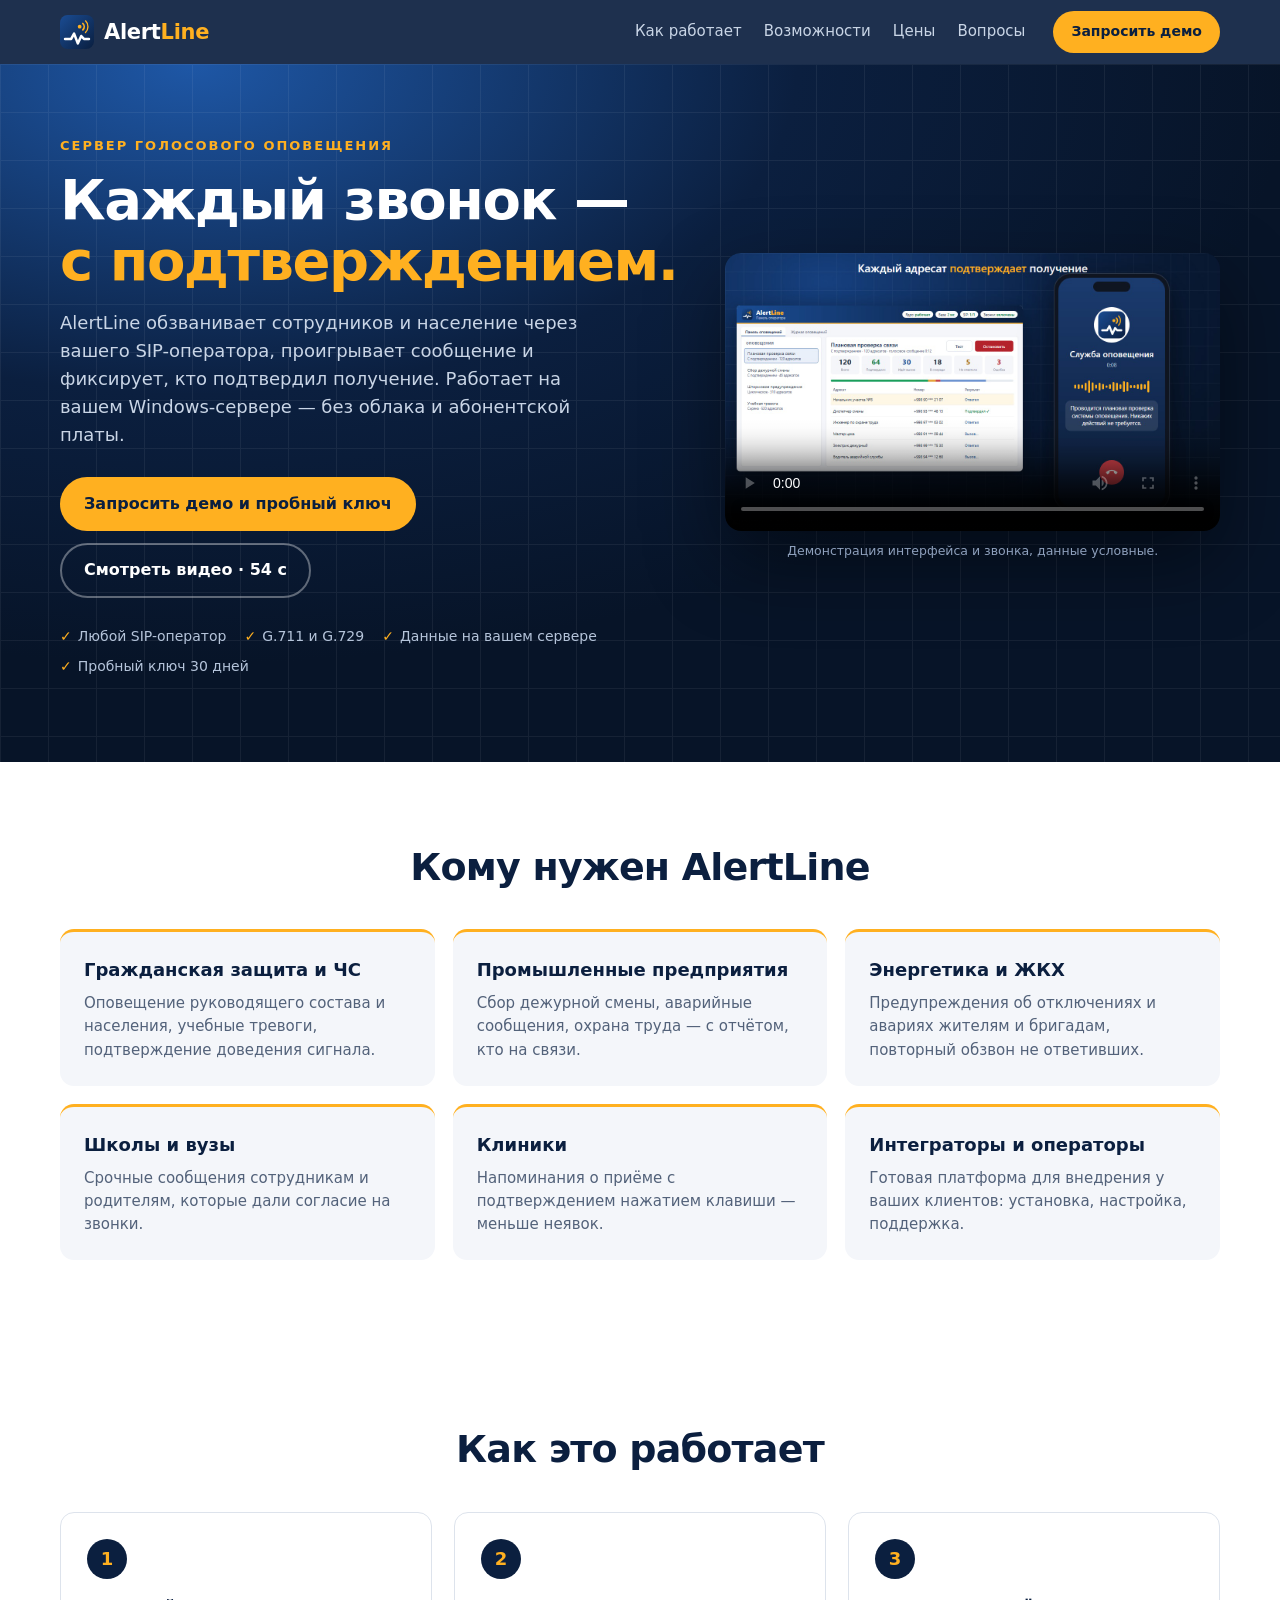
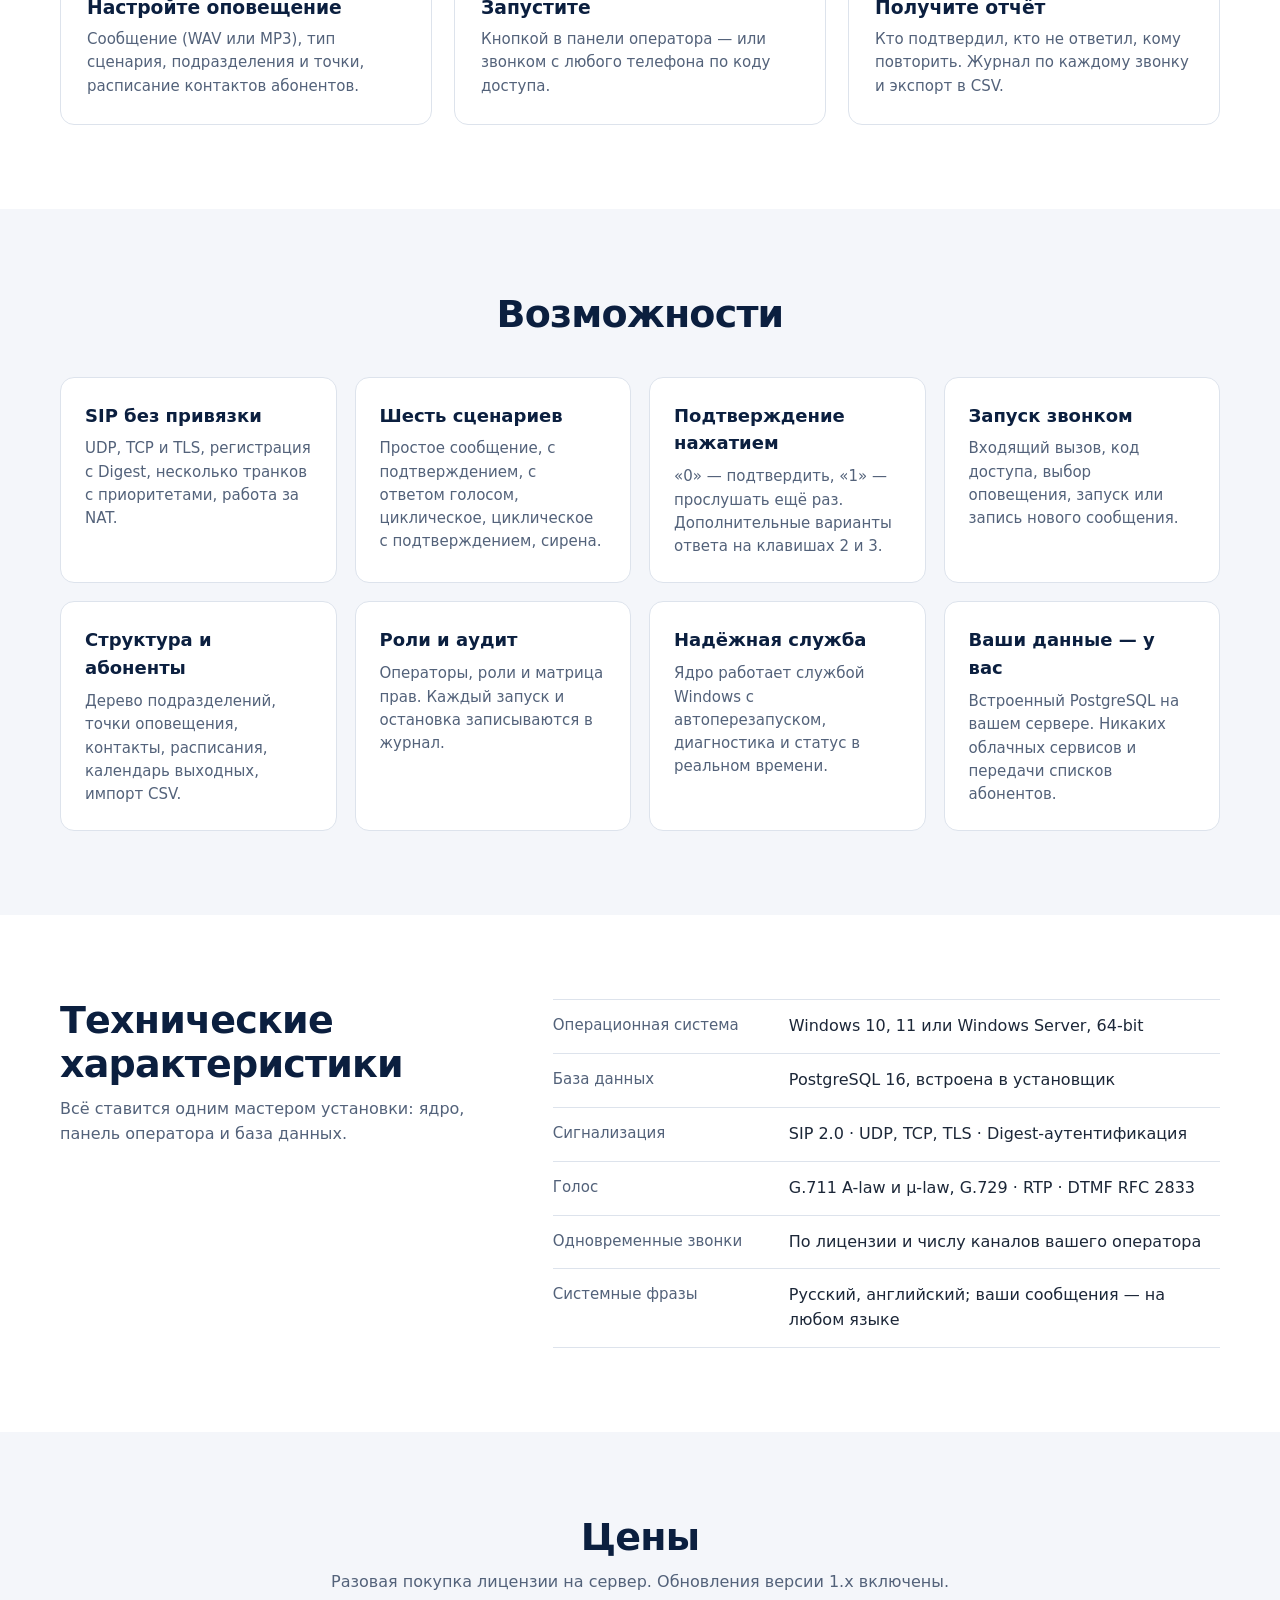
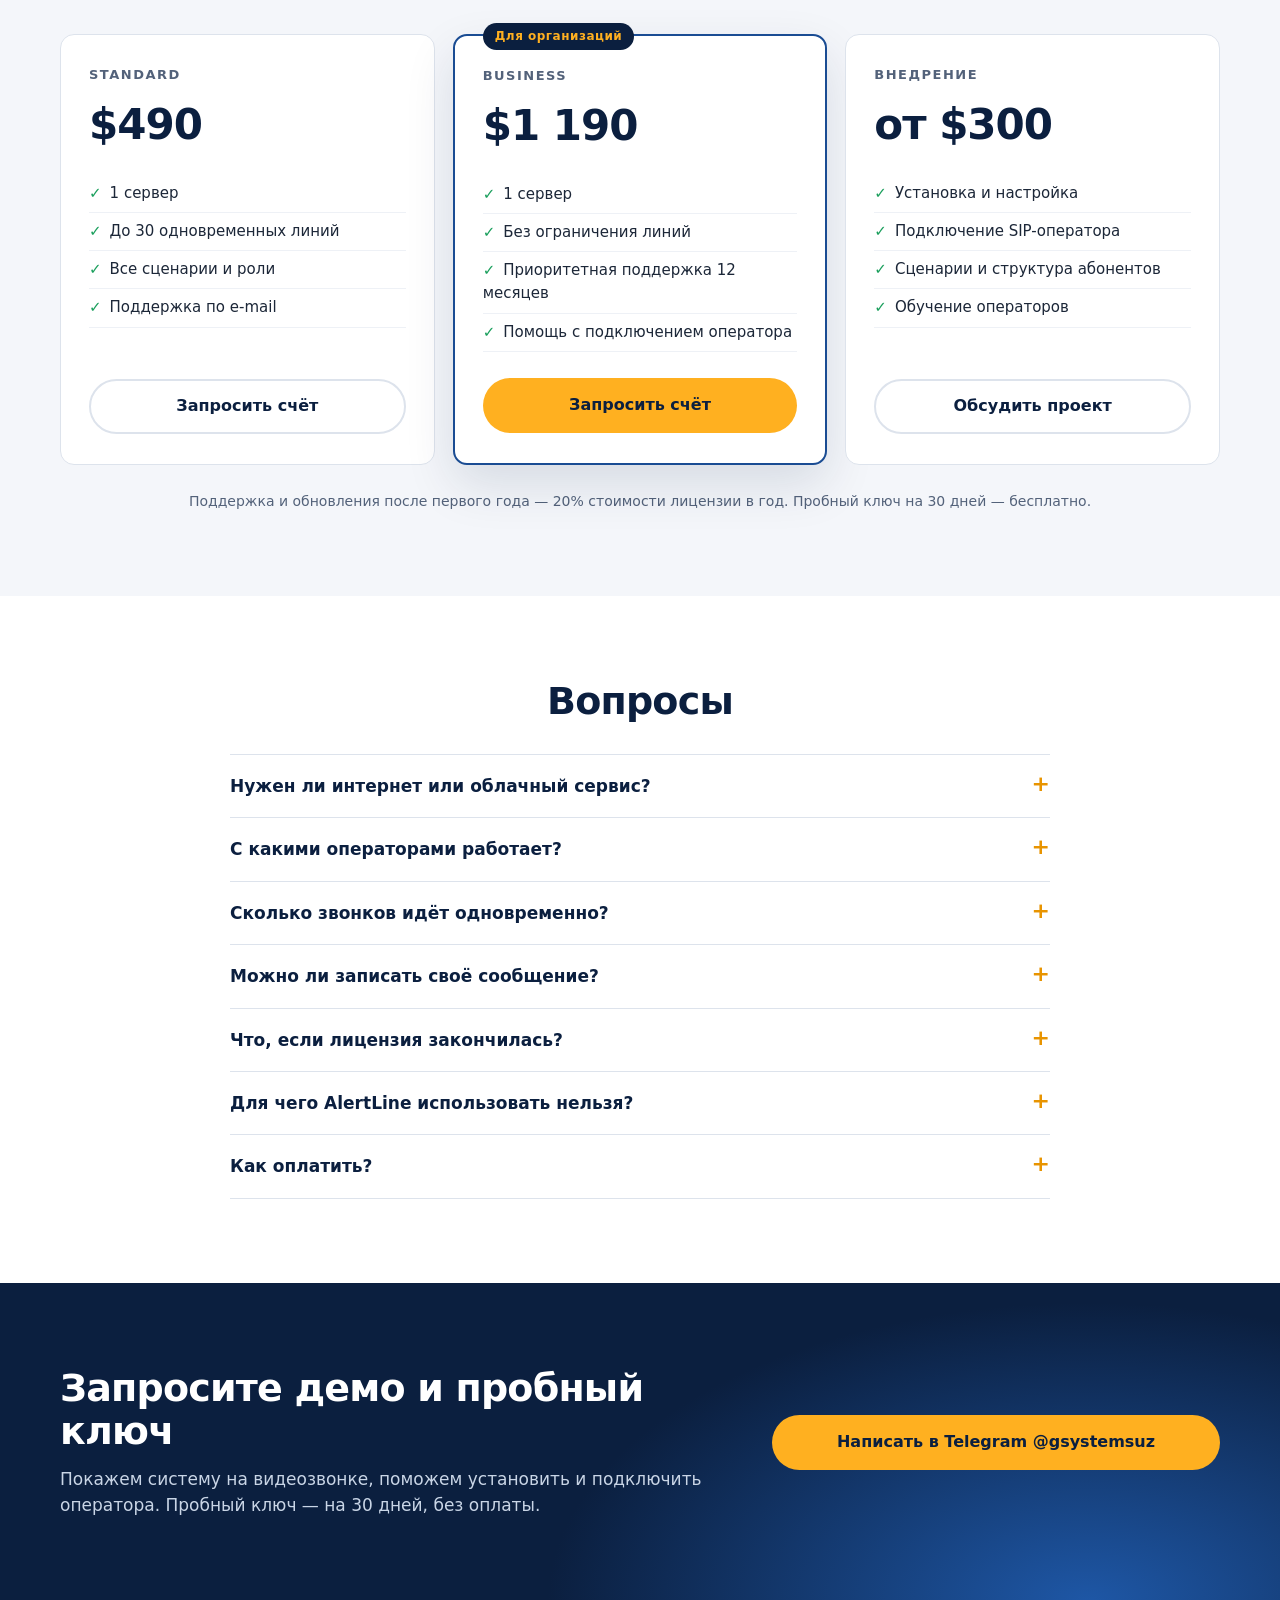
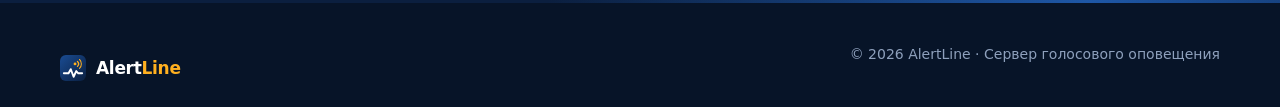
==== index.html @ 3911d796 "AlertLine product site Co-Authored-By: Claude Opus 5.5 <noreply@anthropic.com>" ====
<!doctype html>
<html lang="ru">
<head>
  <meta charset="utf-8">
  <meta name="viewport" content="width=device-width, initial-scale=1">
  <title>AlertLine — голосовое оповещение с подтверждением</title>
  <meta name="description" content="AlertLine обзванивает сотрудников и население через вашего SIP-оператора, проигрывает сообщение и фиксирует, кто подтвердил получение. Работает на вашем Windows-сервере.">
  <meta name="theme-color" content="#0B1F3F">
  <link rel="icon" type="image/png" href="assets/favicon.png">
  <meta property="og:title" content="AlertLine — голосовое оповещение с подтверждением">
  <meta property="og:description" content="Запуск оповещения за секунды, подтверждение каждого звонка, отчёт по каждому адресату. Ваш сервер, любой SIP-оператор.">
  <meta property="og:image" content="https://sitemaster05.github.io/alertline-site/assets/og-cover.png">
  <meta property="og:url" content="https://sitemaster05.github.io/alertline-site/">
  <meta name="twitter:card" content="summary_large_image">
  <link rel="stylesheet" href="styles.css">
</head>
<body>
<a class="skip" href="#main">К содержанию</a>

<header class="nav">
  <div class="wrap nav-row">
    <a class="brand" href="#top" aria-label="AlertLine"><img src="assets/alertline-mark.svg" alt="" width="34" height="34"><span>Alert<b>Line</b></span></a>
    <nav aria-label="Разделы">
      <a href="#how">Как работает</a><a href="#features">Возможности</a><a href="#pricing">Цены</a><a href="#faq">Вопросы</a>
    </nav>
    <a class="btn btn-amber btn-sm" href="#contact">Запросить демо</a>
  </div>
</header>

<main id="main">
  <section class="hero" id="top">
    <div class="wrap hero-grid">
      <div class="hero-copy">
        <p class="eyebrow">Сервер голосового оповещения</p>
        <h1>Каждый звонок —<br><em>с&nbsp;подтверждением.</em></h1>
        <p class="lead">AlertLine обзванивает сотрудников и население через вашего SIP-оператора, проигрывает сообщение и фиксирует, кто подтвердил получение. Работает на вашем Windows-сервере — без облака и абонентской платы.</p>
        <div class="actions">
          <a class="btn btn-amber" href="#contact">Запросить демо и пробный ключ</a>
          <a class="btn btn-ghost" href="#video">Смотреть видео · 54 с</a>
        </div>
        <ul class="trust">
          <li>Любой SIP-оператор</li><li>G.711 и G.729</li><li>Данные на вашем сервере</li><li>Пробный ключ 30 дней</li>
        </ul>
      </div>
      <div class="hero-video" id="video">
        <video src="assets/alertline-demo.mp4" poster="assets/alertline-demo-poster.jpg" controls playsinline preload="metadata"></video>
        <p class="note">Демонстрация интерфейса и звонка, данные условные.</p>
      </div>
    </div>
  </section>

  <section class="section who">
    <div class="wrap">
      <h2 class="h2">Кому нужен AlertLine</h2>
      <div class="cards six">
        <article class="card"><h3>Гражданская защита и ЧС</h3><p>Оповещение руководящего состава и населения, учебные тревоги, подтверждение доведения сигнала.</p></article>
        <article class="card"><h3>Промышленные предприятия</h3><p>Сбор дежурной смены, аварийные сообщения, охрана труда — с отчётом, кто на связи.</p></article>
        <article class="card"><h3>Энергетика и ЖКХ</h3><p>Предупреждения об отключениях и авариях жителям и бригадам, повторный обзвон не ответивших.</p></article>
        <article class="card"><h3>Школы и вузы</h3><p>Срочные сообщения сотрудникам и родителям, которые дали согласие на звонки.</p></article>
        <article class="card"><h3>Клиники</h3><p>Напоминания о приёме с подтверждением нажатием клавиши — меньше неявок.</p></article>
        <article class="card"><h3>Интеграторы и операторы</h3><p>Готовая платформа для внедрения у ваших клиентов: установка, настройка, поддержка.</p></article>
      </div>
    </div>
  </section>

  <section class="section how" id="how">
    <div class="wrap">
      <h2 class="h2">Как это работает</h2>
      <ol class="steps">
        <li><span>1</span><h3>Настройте оповещение</h3><p>Сообщение (WAV или MP3), тип сценария, подразделения и точки, расписание контактов абонентов.</p></li>
        <li><span>2</span><h3>Запустите</h3><p>Кнопкой в панели оператора — или звонком с любого телефона по коду доступа.</p></li>
        <li><span>3</span><h3>Получите отчёт</h3><p>Кто подтвердил, кто не ответил, кому повторить. Журнал по каждому звонку и экспорт в CSV.</p></li>
      </ol>
    </div>
  </section>

  <section class="section features" id="features">
    <div class="wrap">
      <h2 class="h2">Возможности</h2>
      <div class="cards four">
        <article class="feat"><h3>SIP без привязки</h3><p>UDP, TCP и TLS, регистрация с Digest, несколько транков с приоритетами, работа за NAT.</p></article>
        <article class="feat"><h3>Шесть сценариев</h3><p>Простое сообщение, с подтверждением, с ответом голосом, циклическое, циклическое с подтверждением, сирена.</p></article>
        <article class="feat"><h3>Подтверждение нажатием</h3><p>«0» — подтвердить, «1» — прослушать ещё раз. Дополнительные варианты ответа на клавишах 2 и 3.</p></article>
        <article class="feat"><h3>Запуск звонком</h3><p>Входящий вызов, код доступа, выбор оповещения, запуск или запись нового сообщения.</p></article>
        <article class="feat"><h3>Структура и абоненты</h3><p>Дерево подразделений, точки оповещения, контакты, расписания, календарь выходных, импорт CSV.</p></article>
        <article class="feat"><h3>Роли и аудит</h3><p>Операторы, роли и матрица прав. Каждый запуск и остановка записываются в журнал.</p></article>
        <article class="feat"><h3>Надёжная служба</h3><p>Ядро работает службой Windows с автоперезапуском, диагностика и статус в реальном времени.</p></article>
        <article class="feat"><h3>Ваши данные — у вас</h3><p>Встроенный PostgreSQL на вашем сервере. Никаких облачных сервисов и передачи списков абонентов.</p></article>
      </div>
    </div>
  </section>

  <section class="section specs">
    <div class="wrap specs-grid">
      <div>
        <h2 class="h2 left">Технические характеристики</h2>
        <p class="muted">Всё ставится одним мастером установки: ядро, панель оператора и база данных.</p>
      </div>
      <dl>
        <div><dt>Операционная система</dt><dd>Windows 10, 11 или Windows Server, 64-bit</dd></div>
        <div><dt>База данных</dt><dd>PostgreSQL 16, встроена в установщик</dd></div>
        <div><dt>Сигнализация</dt><dd>SIP 2.0 · UDP, TCP, TLS · Digest-аутентификация</dd></div>
        <div><dt>Голос</dt><dd>G.711 A-law и μ-law, G.729 · RTP · DTMF RFC 2833</dd></div>
        <div><dt>Одновременные звонки</dt><dd>По лицензии и числу каналов вашего оператора</dd></div>
        <div><dt>Системные фразы</dt><dd>Русский, английский; ваши сообщения — на любом языке</dd></div>
      </dl>
    </div>
  </section>

  <section class="section pricing" id="pricing">
    <div class="wrap">
      <h2 class="h2">Цены</h2>
      <p class="muted center">Разовая покупка лицензии на сервер. Обновления версии 1.x включены.</p>
      <div class="cards three prices">
        <article class="price">
          <p class="tier">Standard</p><p class="amount">$490</p>
          <ul><li>1 сервер</li><li>До 30 одновременных линий</li><li>Все сценарии и роли</li><li>Поддержка по e-mail</li></ul>
          <a class="btn btn-ghost-dark" href="#contact">Запросить счёт</a>
        </article>
        <article class="price featured">
          <p class="badge">Для организаций</p>
          <p class="tier">Business</p><p class="amount">$1 190</p>
          <ul><li>1 сервер</li><li>Без ограничения линий</li><li>Приоритетная поддержка 12 месяцев</li><li>Помощь с подключением оператора</li></ul>
          <a class="btn btn-amber" href="#contact">Запросить счёт</a>
        </article>
        <article class="price">
          <p class="tier">Внедрение</p><p class="amount">от $300</p>
          <ul><li>Установка и настройка</li><li>Подключение SIP-оператора</li><li>Сценарии и структура абонентов</li><li>Обучение операторов</li></ul>
          <a class="btn btn-ghost-dark" href="#contact">Обсудить проект</a>
        </article>
      </div>
      <p class="muted center small">Поддержка и обновления после первого года — 20% стоимости лицензии в год. Пробный ключ на 30 дней — бесплатно.</p>
    </div>
  </section>

  <section class="section faq" id="faq">
    <div class="wrap narrow">
      <h2 class="h2">Вопросы</h2>
      <details><summary>Нужен ли интернет или облачный сервис?</summary><p>Нет. AlertLine работает на вашем сервере. Наружу уходят только звонки — через выбранного вами SIP-оператора.</p></details>
      <details><summary>С какими операторами работает?</summary><p>С любым оператором или АТС, поддерживающими SIP: по регистрации (логин и пароль) или по IP. Поддерживаются UDP, TCP и TLS.</p></details>
      <details><summary>Сколько звонков идёт одновременно?</summary><p>Столько, сколько разрешает лицензия и сколько каналов даёт ваш оператор. Standard — до 30 линий, Business — без ограничения.</p></details>
      <details><summary>Можно ли записать своё сообщение?</summary><p>Да: загрузите WAV или MP3 в панели оператора или запишите сообщение голосом, позвонив в систему по коду доступа.</p></details>
      <details><summary>Что, если лицензия закончилась?</summary><p>Система не останавливается: оповещение продолжает работать в демо-режиме на двух линиях, пока вы продлеваете ключ.</p></details>
      <details><summary>Для чего AlertLine использовать нельзя?</summary><p>Для рекламных обзвонов без согласия, мошенничества и любых звонков, запрещённых законом. Это закреплено в лицензионном соглашении.</p></details>
      <details><summary>Как оплатить?</summary><p>Организациям — по счёту и договору банковским переводом. Пробный ключ на 30 дней выдаём бесплатно после короткой заявки.</p></details>
    </div>
  </section>

  <section class="section contact" id="contact">
    <div class="wrap contact-box">
      <div>
        <h2 class="h2 left light">Запросите демо и пробный ключ</h2>
        <p class="light-muted">Покажем систему на видеозвонке, поможем установить и подключить оператора. Пробный ключ — на 30 дней, без оплаты.</p>
      </div>
      <div class="contact-actions" id="contactActions"></div>
    </div>
  </section>
</main>

<footer class="footer">
  <div class="wrap foot-row">
    <a class="brand small" href="#top"><img src="assets/alertline-mark.svg" alt="" width="26" height="26"><span>Alert<b>Line</b></span></a>
    <p>© 2026 AlertLine · Сервер голосового оповещения</p>
  </div>
</footer>
<script src="app.js" defer></script>
</body>
</html>
---- styles.css ----
:root {
  --navy: #0B1F3F;
  --navy-2: #1A4C93;
  --amber: #FFB020;
  --amber-ink: #E89400;
  --ink: #1C2738;
  --muted: #53627A;
  --line: #DDE3EC;
  --surface: #F4F6FA;
  --white: #FFFFFF;
  --radius: 14px;
}
* { box-sizing: border-box; margin: 0; padding: 0; }
html { scroll-behavior: smooth; }
body { font-family: 'Segoe UI', system-ui, -apple-system, Roboto, Arial, sans-serif; color: var(--ink); background: var(--white); line-height: 1.55; }
img, video { max-width: 100%; display: block; }
a { color: inherit; }
.skip { position: absolute; left: -999px; }
.skip:focus { left: 16px; top: 16px; background: var(--amber); padding: 8px 12px; z-index: 50; }
.wrap { width: min(1160px, 100% - 32px); margin-inline: auto; }
.wrap.narrow { width: min(820px, 100% - 32px); }

/* buttons */
.btn { display: inline-flex; align-items: center; justify-content: center; gap: 8px; padding: 13px 22px; border-radius: 999px;
  font-weight: 600; text-decoration: none; border: 2px solid transparent; transition: transform .15s, background .15s; white-space: nowrap; }
.btn:hover { transform: translateY(-1px); }
.btn-sm { padding: 8px 16px; font-size: 14px; }
.btn-amber { background: var(--amber); color: var(--navy); }
.btn-amber:hover { background: #FFC14D; }
.btn-ghost { border-color: rgba(255,255,255,.35); color: #fff; }
.btn-ghost:hover { background: rgba(255,255,255,.08); }
.btn-ghost-dark { border-color: var(--line); color: var(--navy); }
.btn-ghost-dark:hover { background: var(--surface); }

/* nav */
.nav { position: sticky; top: 0; z-index: 20; background: rgba(11,31,63,.92); backdrop-filter: blur(10px); color: #fff; }
.nav-row { display: flex; align-items: center; gap: 28px; height: 64px; }
.brand { display: inline-flex; align-items: center; gap: 10px; text-decoration: none; font-size: 21px; font-weight: 700; letter-spacing: -.3px; }
.brand b { color: var(--amber); }
.brand.small { font-size: 17px; }
.nav nav { display: flex; gap: 22px; margin-left: auto; }
.nav nav a { text-decoration: none; color: #C9D5E6; font-size: 15px; }
.nav nav a:hover { color: #fff; }

/* hero */
.hero { color: #fff; background: radial-gradient(1100px 600px at 15% 0%, #1E57A6 0%, var(--navy) 55%, #071428 100%); padding: 72px 0 84px; position: relative; overflow: hidden; }
.hero::after { content: ''; position: absolute; inset: 0; opacity: .06; pointer-events: none;
  background-image: linear-gradient(#fff 1px, transparent 1px), linear-gradient(90deg, #fff 1px, transparent 1px); background-size: 48px 48px; }
.hero-grid { display: grid; grid-template-columns: 1fr 1.1fr; gap: 48px; align-items: center; position: relative; z-index: 1; }
.eyebrow { text-transform: uppercase; letter-spacing: 2px; font-size: 13px; color: var(--amber); font-weight: 600; }
.hero h1 { font-size: clamp(36px, 5vw, 56px); line-height: 1.08; letter-spacing: -1.5px; margin-top: 14px; }
.hero h1 em { font-style: normal; color: var(--amber); }
.lead { font-size: 18px; color: #C9D5E6; margin-top: 18px; max-width: 560px; }
.actions { display: flex; flex-wrap: wrap; gap: 12px; margin-top: 28px; }
.trust { list-style: none; display: flex; flex-wrap: wrap; gap: 8px 18px; margin-top: 28px; font-size: 14px; color: #B5C4DA; }
.trust li::before { content: '✓'; color: var(--amber); margin-right: 6px; font-weight: 700; }
.hero-video video { width: 100%; border-radius: 16px; box-shadow: 0 30px 80px rgba(0,0,0,.45); background: #071428; aspect-ratio: 16 / 9; }
.note { font-size: 12.5px; color: #8EA0BC; margin-top: 10px; text-align: center; }

/* sections */
.section { padding: 84px 0; }
.h2 { font-size: clamp(28px, 3.4vw, 38px); letter-spacing: -.8px; text-align: center; color: var(--navy); line-height: 1.15; }
.h2.left { text-align: left; }
.h2.light { color: #fff; }
.muted { color: var(--muted); margin-top: 10px; }
.muted.center { text-align: center; }
.small { font-size: 14px; margin-top: 26px; }
.cards { display: grid; gap: 18px; margin-top: 40px; }
.cards.six { grid-template-columns: repeat(3, 1fr); }
.cards.four { grid-template-columns: repeat(4, 1fr); }
.cards.three { grid-template-columns: repeat(3, 1fr); }
.card, .feat { background: var(--surface); border-radius: var(--radius); padding: 24px; }
.card h3, .feat h3 { font-size: 18px; color: var(--navy); }
.card p, .feat p { color: var(--muted); margin-top: 8px; font-size: 15px; }
.card { border-top: 3px solid var(--amber); }
.features { background: var(--surface); }
.feat { background: #fff; border: 1px solid var(--line); }

.steps { list-style: none; display: grid; grid-template-columns: repeat(3, 1fr); gap: 22px; margin-top: 40px; counter-reset: s; }
.steps li { border: 1px solid var(--line); border-radius: var(--radius); padding: 26px; }
.steps span { display: inline-flex; width: 40px; height: 40px; border-radius: 50%; background: var(--navy); color: var(--amber);
  font-weight: 700; align-items: center; justify-content: center; font-size: 18px; }
.steps h3 { margin-top: 14px; color: var(--navy); }
.steps p { color: var(--muted); margin-top: 6px; font-size: 15px; }

.specs-grid { display: grid; grid-template-columns: .8fr 1.2fr; gap: 48px; align-items: start; }
.specs dl { border-top: 1px solid var(--line); }
.specs dl div { display: grid; grid-template-columns: 220px 1fr; gap: 16px; padding: 14px 0; border-bottom: 1px solid var(--line); }
.specs dt { color: var(--muted); font-size: 15px; }
.specs dd { color: var(--ink); font-weight: 500; }

.pricing { background: var(--surface); }
.price { background: #fff; border: 1px solid var(--line); border-radius: var(--radius); padding: 30px 28px; display: flex; flex-direction: column; position: relative; }
.price.featured { border: 2px solid var(--navy-2); box-shadow: 0 20px 50px rgba(11,31,63,.12); }
.badge { position: absolute; top: -13px; left: 28px; background: var(--navy); color: var(--amber); font-size: 12px; font-weight: 700;
  padding: 4px 12px; border-radius: 999px; letter-spacing: .5px; }
.tier { font-weight: 600; color: var(--muted); text-transform: uppercase; letter-spacing: 1.5px; font-size: 13px; }
.amount { font-size: 42px; font-weight: 700; color: var(--navy); letter-spacing: -1px; margin-top: 6px; }
.price ul { list-style: none; margin: 18px 0 26px; flex: 1; }
.price li { padding: 7px 0; border-bottom: 1px solid #EEF1F6; font-size: 15px; }
.price li::before { content: '✓'; color: #1a9f5c; font-weight: 700; margin-right: 8px; }

.faq details { border-bottom: 1px solid var(--line); padding: 18px 0; }
.faq details:first-of-type { margin-top: 30px; border-top: 1px solid var(--line); }
.faq summary { cursor: pointer; font-weight: 600; color: var(--navy); font-size: 17px; list-style: none; display: flex; justify-content: space-between; gap: 16px; }
.faq summary::after { content: '+'; color: var(--amber-ink); font-size: 22px; line-height: 1; }
.faq details[open] summary::after { content: '–'; }
.faq details p { color: var(--muted); margin-top: 10px; }

.contact { background: radial-gradient(900px 500px at 85% 100%, #1E57A6 0%, var(--navy) 60%); }
.contact-box { display: grid; grid-template-columns: 1.2fr .8fr; gap: 40px; align-items: center; }
.light-muted { color: #C9D5E6; margin-top: 12px; font-size: 17px; }
.contact-actions { display: flex; flex-direction: column; gap: 12px; }
.contact-actions .pending { color: #B5C4DA; font-size: 15px; border: 1px dashed rgba(255,255,255,.3); border-radius: 12px; padding: 16px; }

.footer { background: #071428; color: #8EA0BC; padding: 26px 0; font-size: 14px; }
.foot-row { display: flex; align-items: center; justify-content: space-between; gap: 16px; flex-wrap: wrap; }
.footer .brand { color: #fff; }

@media (max-width: 960px) {
  .hero-grid, .specs-grid, .contact-box { grid-template-columns: 1fr; }
  .cards.six, .cards.three { grid-template-columns: 1fr 1fr; }
  .cards.four { grid-template-columns: 1fr 1fr; }
  .steps { grid-template-columns: 1fr; }
  .nav nav { display: none; }
  .nav-row { justify-content: space-between; }
}
@media (max-width: 600px) {
  .hero { padding: 48px 0 56px; }
  .section { padding: 56px 0; }
  .cards.six, .cards.three, .cards.four { grid-template-columns: 1fr; }
  .specs dl div { grid-template-columns: 1fr; gap: 2px; }
  .actions .btn { width: 100%; }
  .btn { white-space: normal; text-align: center; }
}
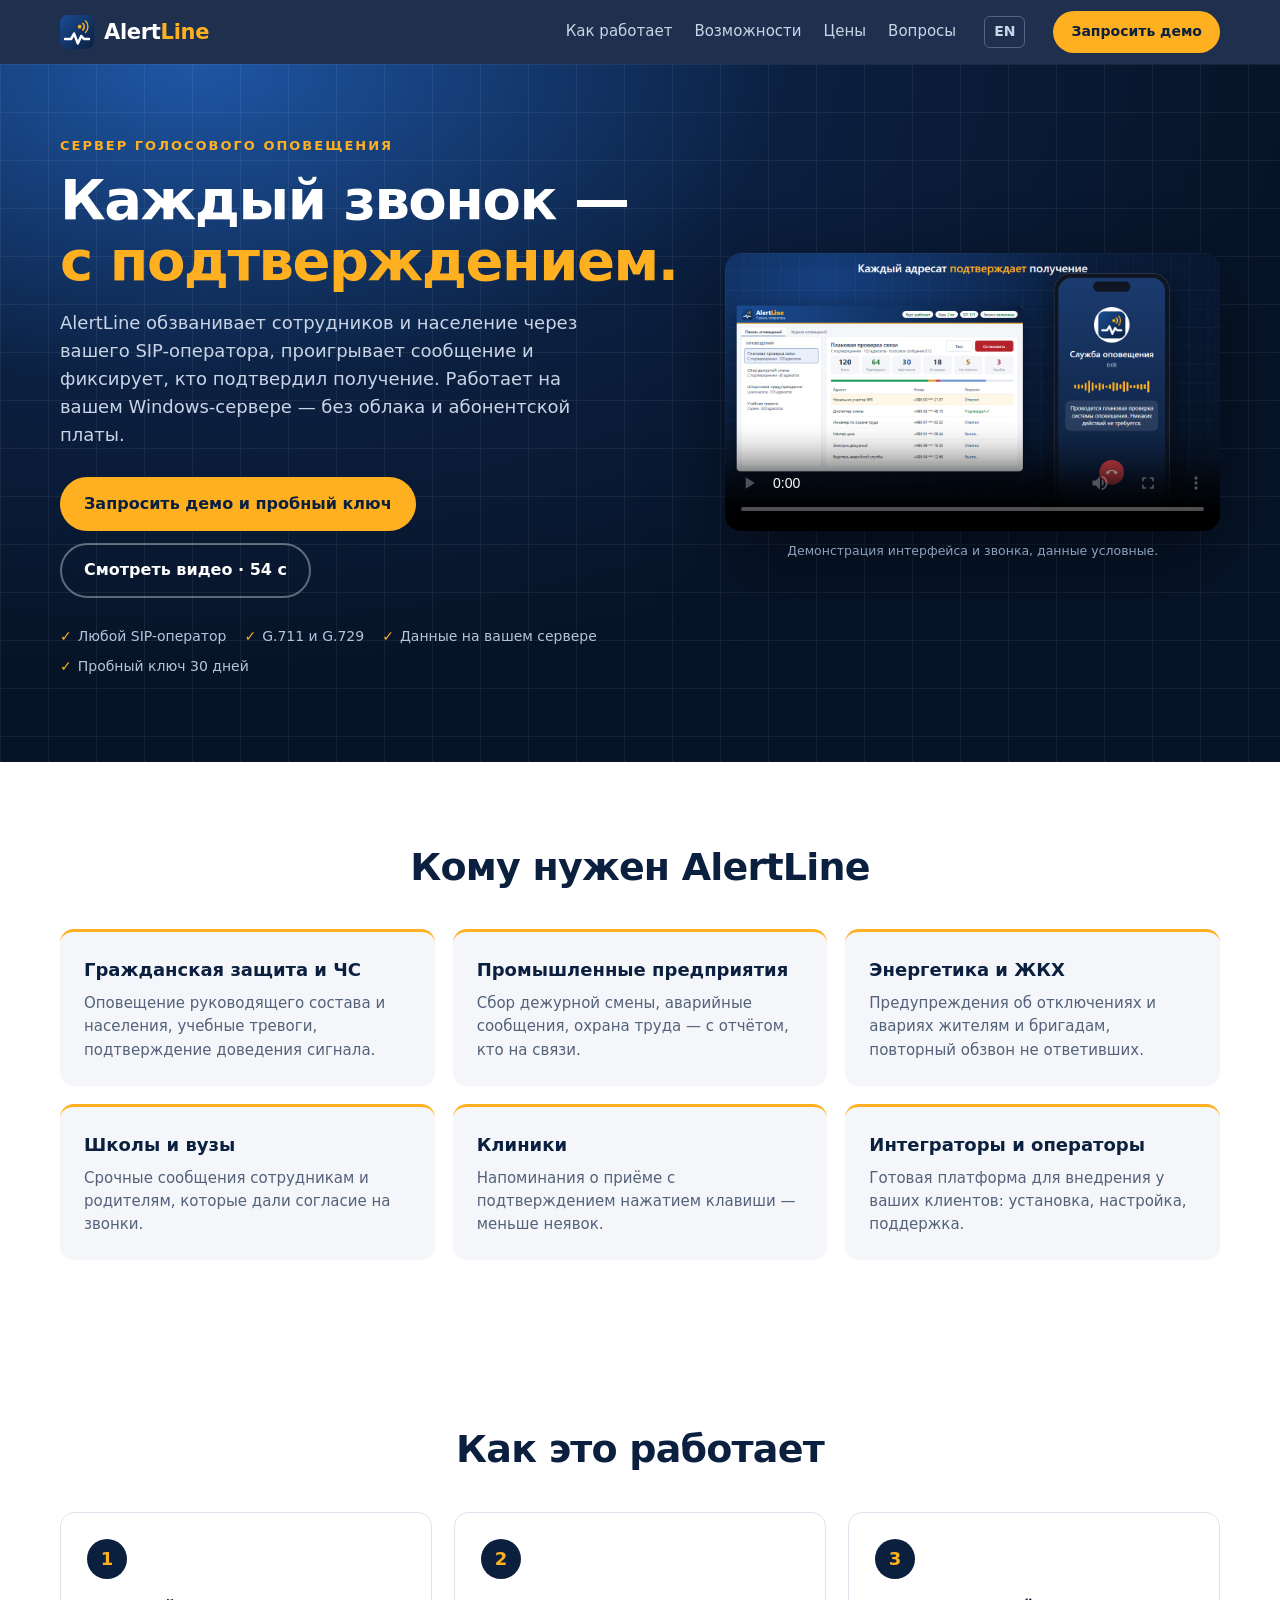
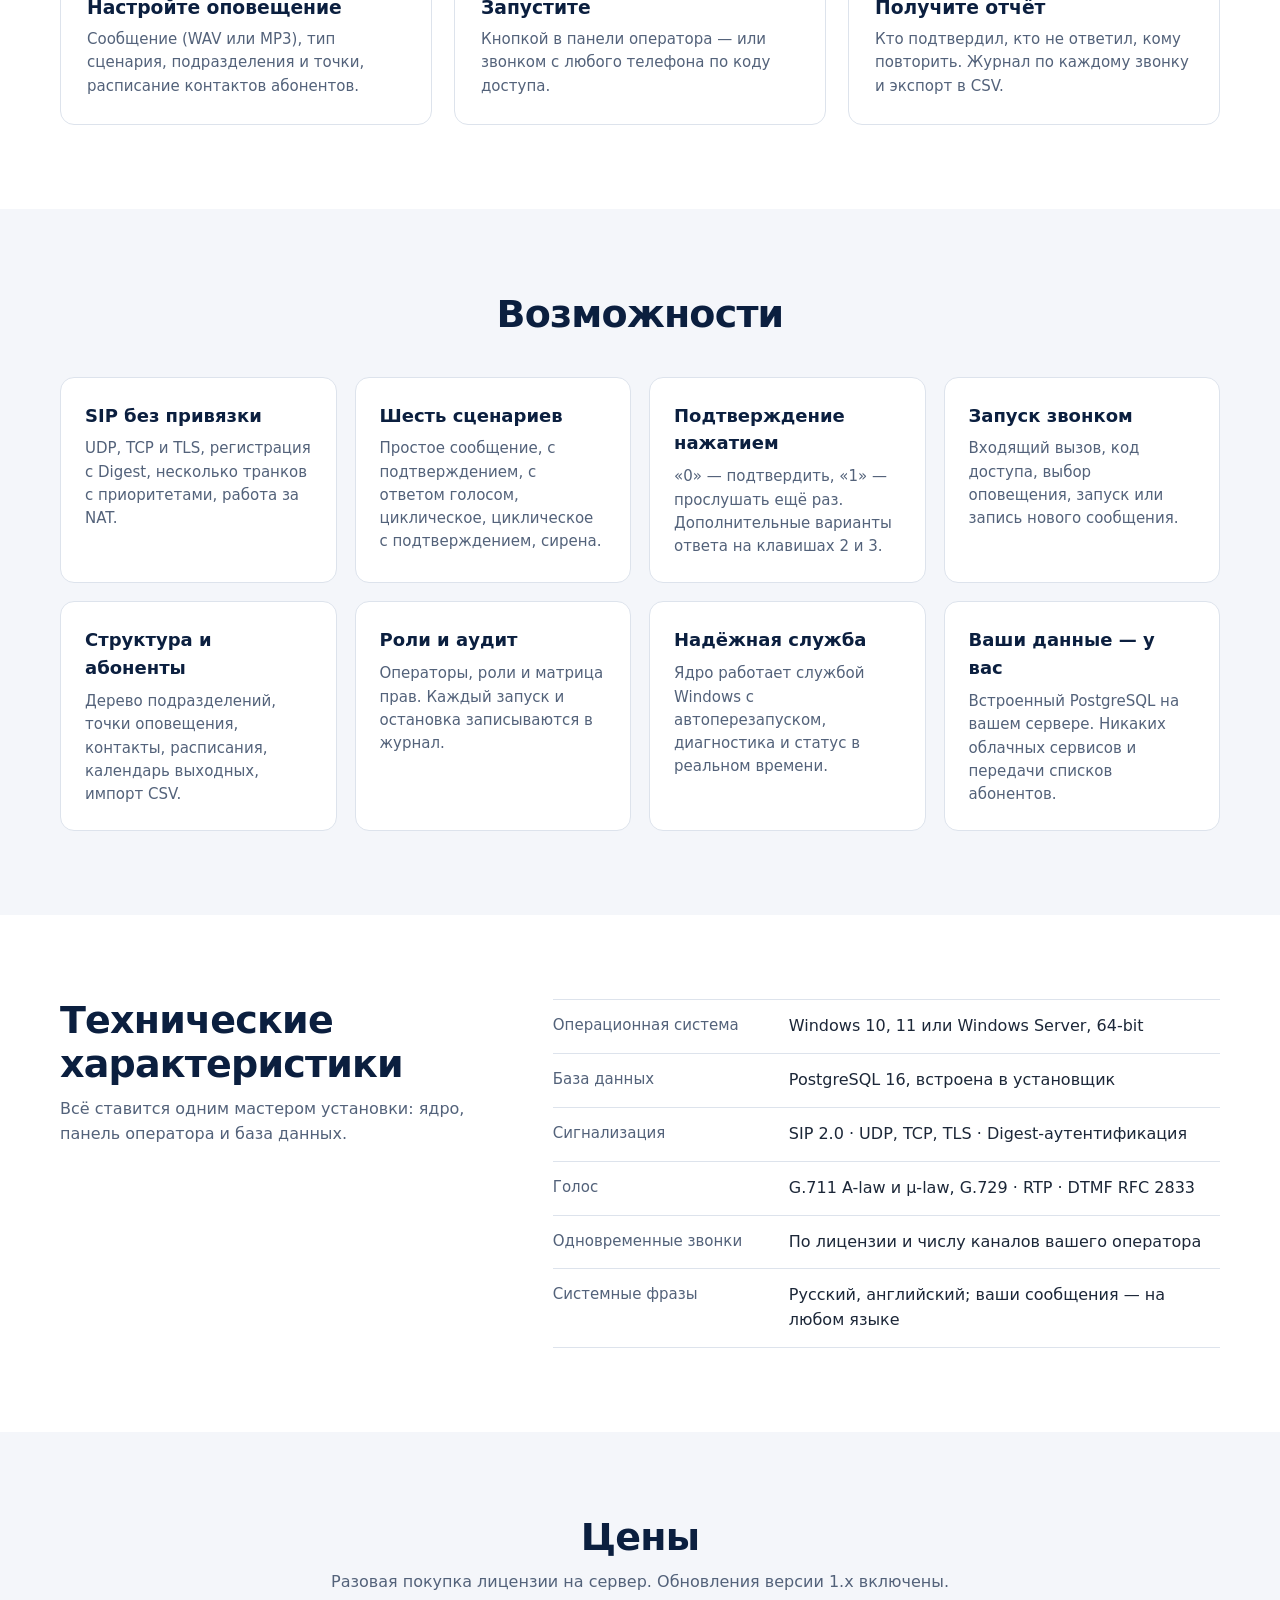
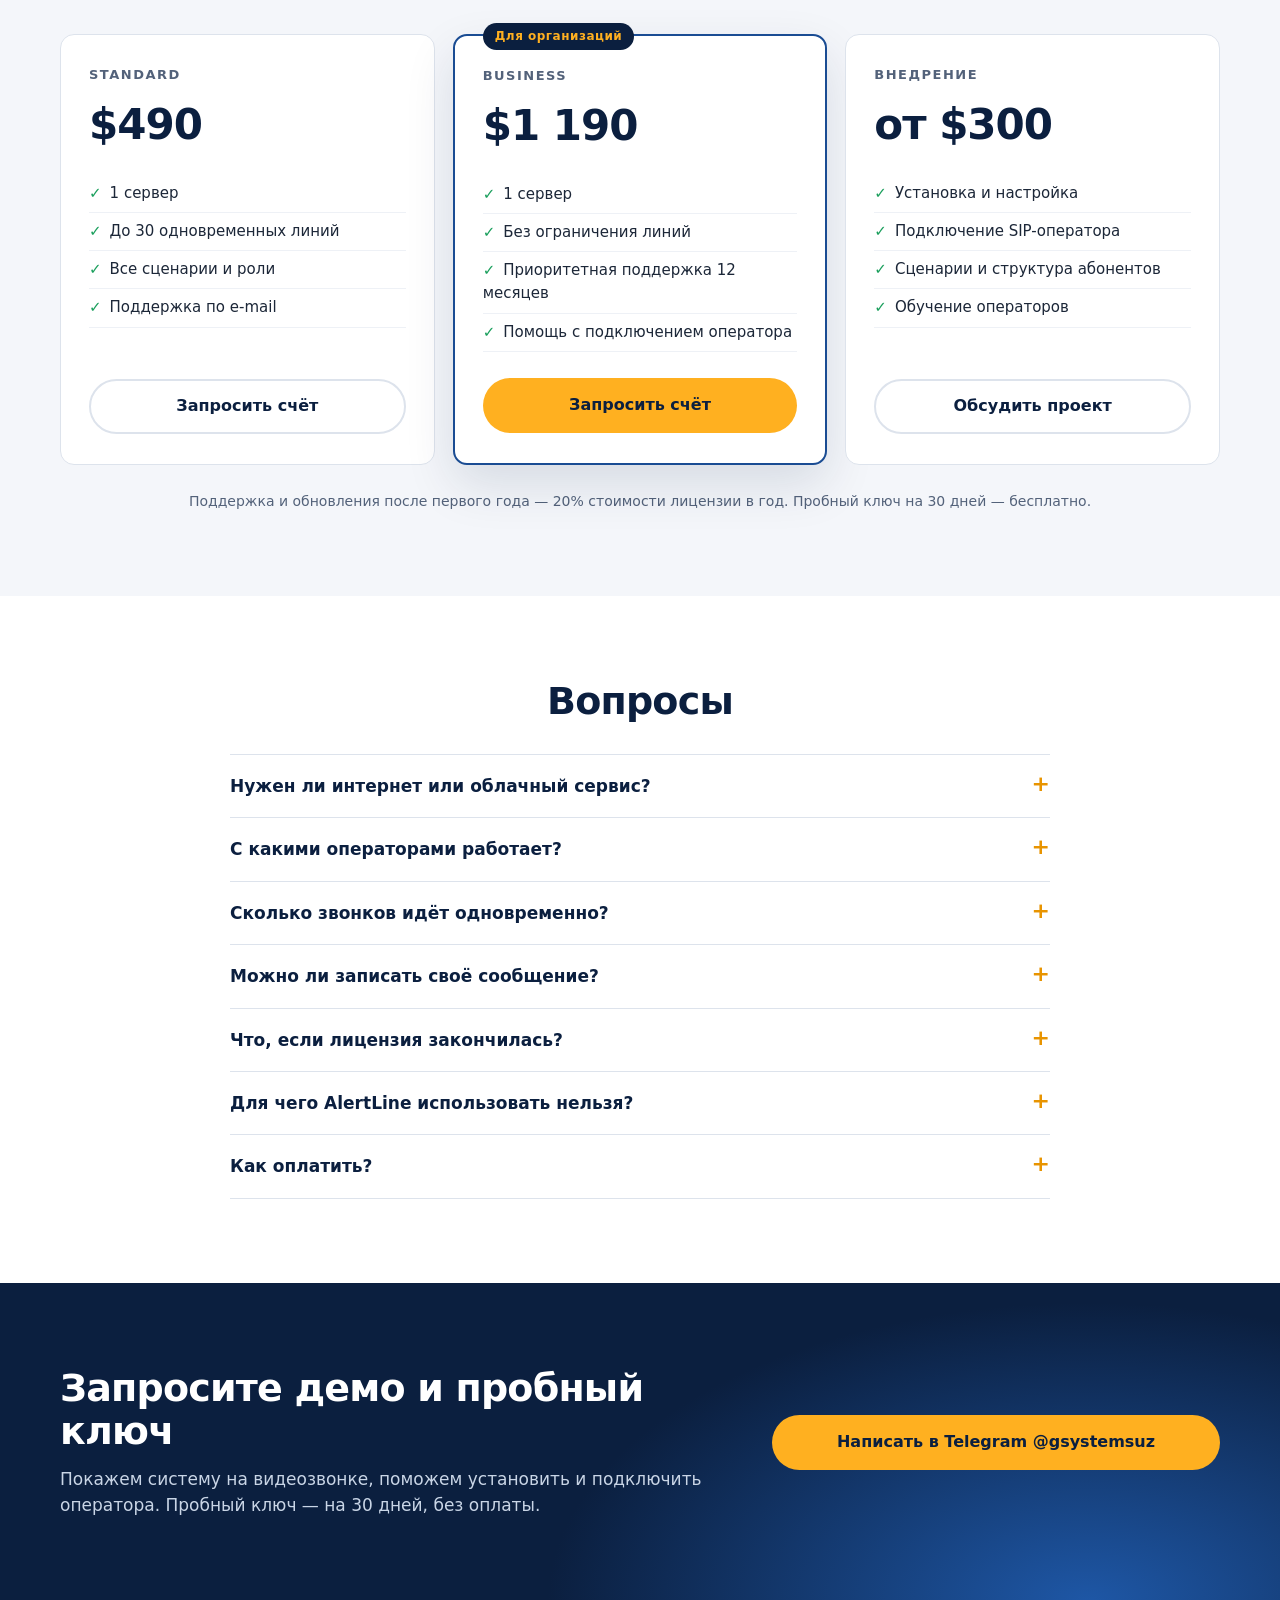
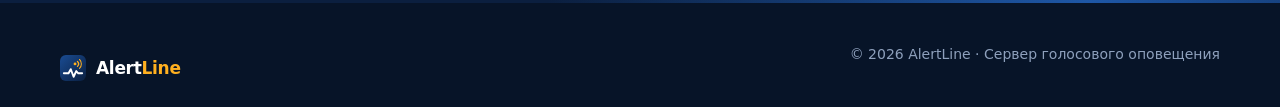
==== commit 8d8e6834: "Add English page and language switch Co-Authored-By: Claude Opus 5.5 <noreply@anthropic.com>" ====
--- a/index.html
+++ b/index.html
@@ -11,6 +11,8 @@
   <meta property="og:description" content="Запуск оповещения за секунды, подтверждение каждого звонка, отчёт по каждому адресату. Ваш сервер, любой SIP-оператор.">
   <meta property="og:image" content="https://sitemaster05.github.io/alertline-site/assets/og-cover.png">
   <meta property="og:url" content="https://sitemaster05.github.io/alertline-site/">
+  <link rel="alternate" hreflang="ru" href="https://sitemaster05.github.io/alertline-site/">
+  <link rel="alternate" hreflang="en" href="https://sitemaster05.github.io/alertline-site/en/">
   <meta name="twitter:card" content="summary_large_image">
   <link rel="stylesheet" href="styles.css">
 </head>
@@ -23,6 +25,7 @@
     <nav aria-label="Разделы">
       <a href="#how">Как работает</a><a href="#features">Возможности</a><a href="#pricing">Цены</a><a href="#faq">Вопросы</a>
     </nav>
+    <a class="lang" href="en/" hreflang="en" lang="en">EN</a>
     <a class="btn btn-amber btn-sm" href="#contact">Запросить демо</a>
   </div>
 </header>
--- a/styles.css
+++ b/styles.css
@@ -41,6 +41,9 @@
 .nav nav { display: flex; gap: 22px; margin-left: auto; }
 .nav nav a { text-decoration: none; color: #C9D5E6; font-size: 15px; }
 .nav nav a:hover { color: #fff; }
+.lang { color: #C9D5E6; text-decoration: none; font-size: 14px; font-weight: 600; border: 1px solid rgba(255,255,255,.25);
+  border-radius: 6px; padding: 4px 9px; }
+.lang:hover { color: #fff; border-color: rgba(255,255,255,.5); }
 
 /* hero */
 .hero { color: #fff; background: radial-gradient(1100px 600px at 15% 0%, #1E57A6 0%, var(--navy) 55%, #071428 100%); padding: 72px 0 84px; position: relative; overflow: hidden; }
@@ -132,4 +135,8 @@
   .specs dl div { grid-template-columns: 1fr; gap: 2px; }
   .actions .btn { width: 100%; }
   .btn { white-space: normal; text-align: center; }
+  .nav-row { gap: 10px; }
+  .nav .lang { margin-left: auto; }
+  .nav .btn-sm { white-space: nowrap; padding: 7px 12px; font-size: 13px; }
+  .brand { font-size: 19px; }
 }
